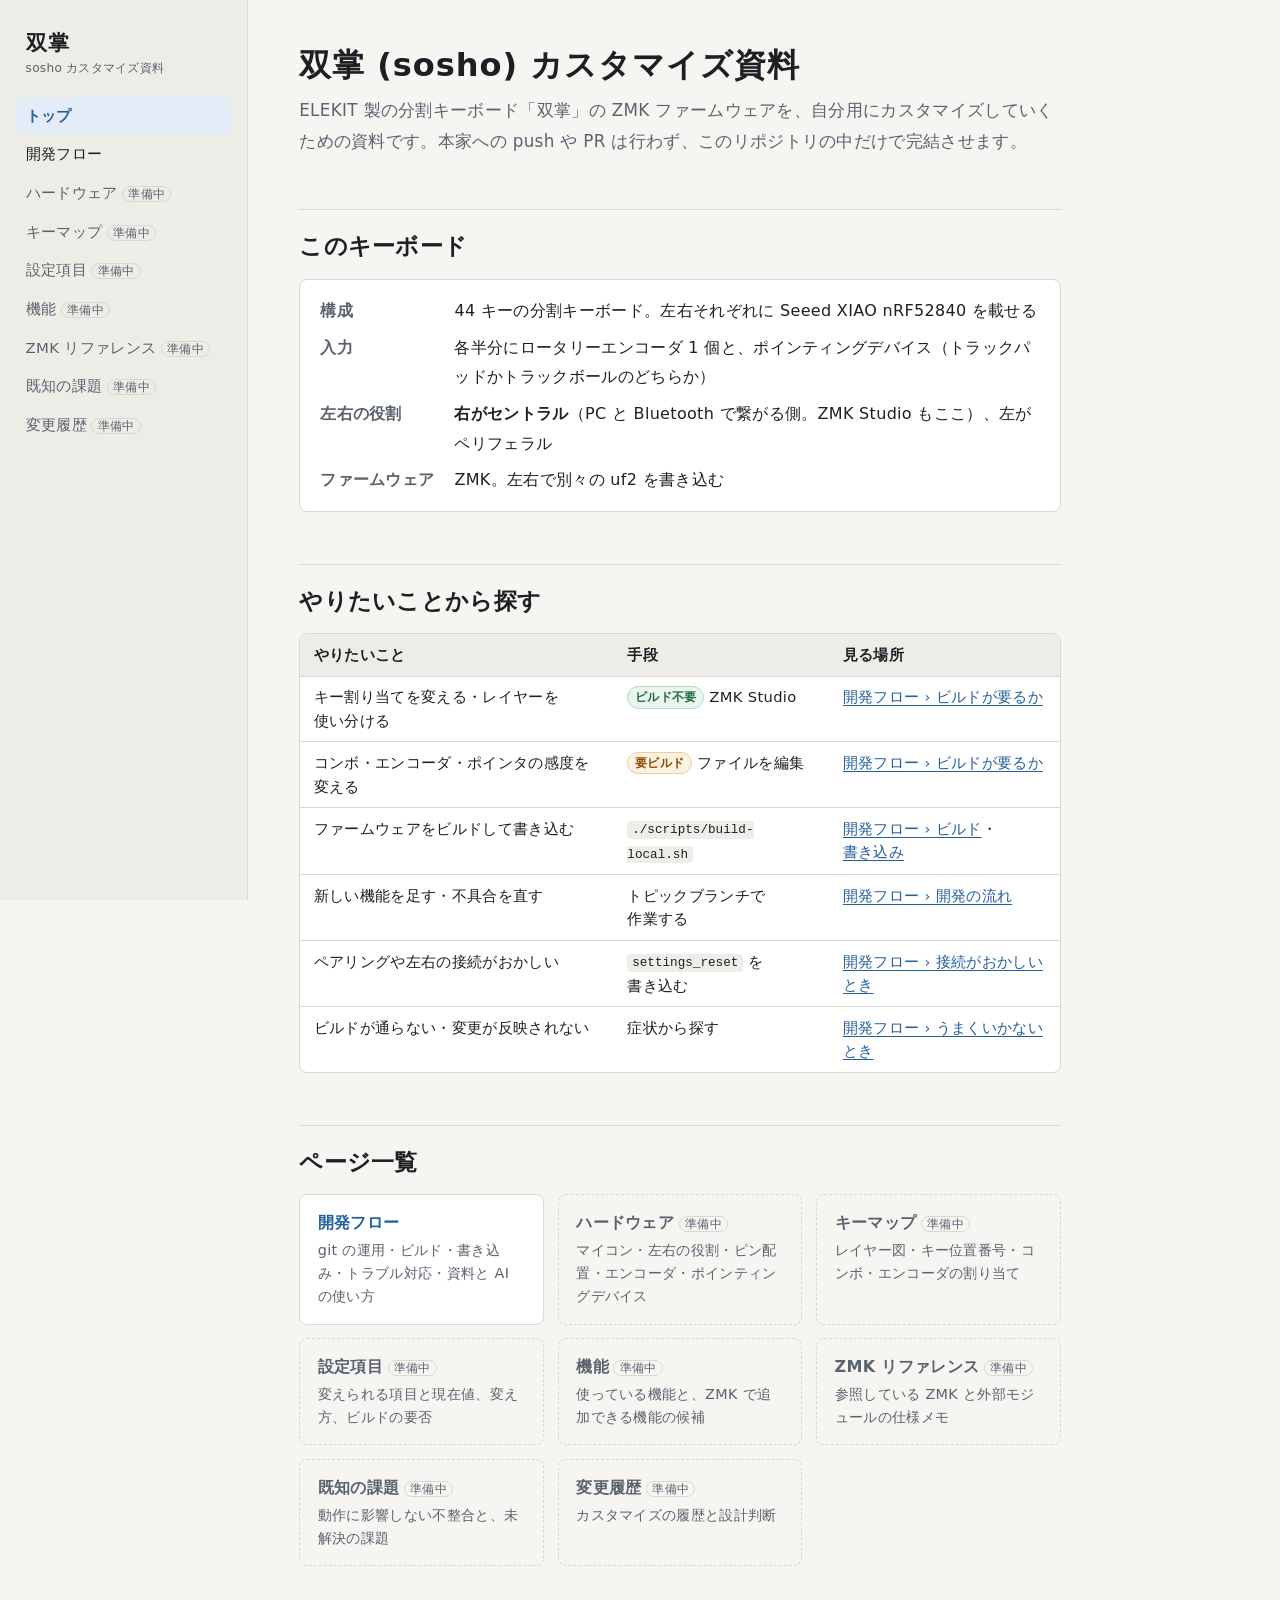
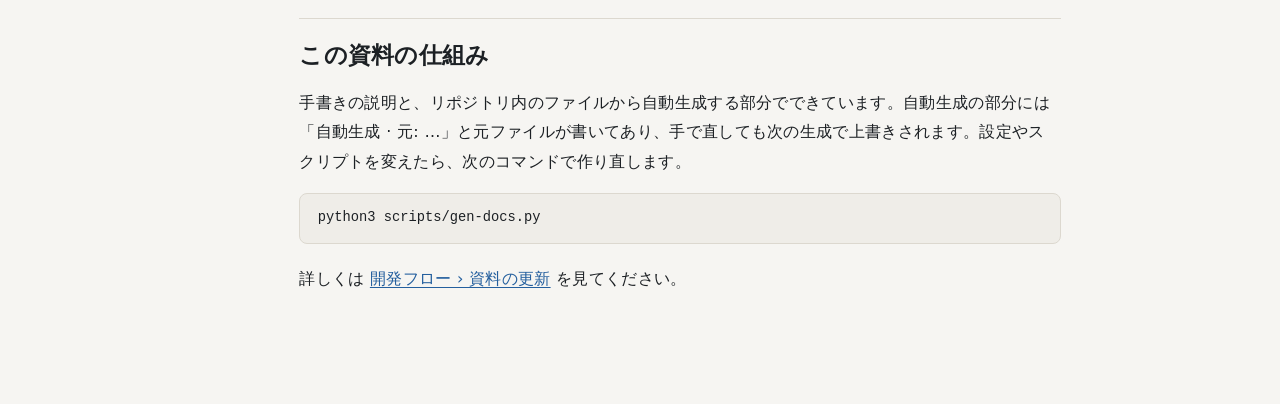
==== docs/index.html @ 08eb93f9 "資料の土台（docs/ と生成スクリプト）を整備 - docs/: 人間向けの資料を HTML で作成。トップと開発フローの 2 ページ、全ページ共通の CSS - scripts/gen-docs." ====
<!doctype html>
<html lang="ja">
<head>
<meta charset="utf-8">
<meta name="viewport" content="width=device-width, initial-scale=1">
<title>双掌 (sosho) カスタマイズ資料</title>
<meta name="description" content="ELEKIT 製分割キーボード 双掌 (sosho) の ZMK ファームウェアを自分用にカスタマイズするための資料">
<link rel="stylesheet" href="assets/style.css">
</head>
<body>
<div class="layout">
<!-- gen:nav -->
<nav class="site-nav" aria-label="資料の目次">
<a class="brand" href="index.html">双掌<span>sosho カスタマイズ資料</span></a>
<ul>
<li><a href="index.html" aria-current="page">トップ</a></li>
<li><a href="workflow.html">開発フロー</a></li>
<li><span class="nav-todo">ハードウェア<small>準備中</small></span></li>
<li><span class="nav-todo">キーマップ<small>準備中</small></span></li>
<li><span class="nav-todo">設定項目<small>準備中</small></span></li>
<li><span class="nav-todo">機能<small>準備中</small></span></li>
<li><span class="nav-todo">ZMK リファレンス<small>準備中</small></span></li>
<li><span class="nav-todo">既知の課題<small>準備中</small></span></li>
<li><span class="nav-todo">変更履歴<small>準備中</small></span></li>
</ul>
</nav>
<!-- /gen:nav -->
<main>
<header class="page-head">
<h1>双掌 (sosho) カスタマイズ資料</h1>
<p class="lead">ELEKIT 製の分割キーボード「双掌」の ZMK ファームウェアを、自分用にカスタマイズしていくための資料です。本家への push や PR は行わず、このリポジトリの中だけで完結させます。</p>
</header>

<section>
<h2 id="overview">このキーボード</h2>
<dl class="facts">
<dt>構成</dt>
<dd>44 キーの分割キーボード。左右それぞれに Seeed XIAO nRF52840 を載せる</dd>
<dt>入力</dt>
<dd>各半分にロータリーエンコーダ 1 個と、ポインティングデバイス（トラックパッドかトラックボールのどちらか）</dd>
<dt>左右の役割</dt>
<dd><strong>右がセントラル</strong>（PC と Bluetooth で繋がる側。ZMK Studio もここ）、左がペリフェラル</dd>
<dt>ファームウェア</dt>
<dd>ZMK。左右で別々の uf2 を書き込む</dd>
</dl>
</section>

<section>
<h2 id="start">やりたいことから探す</h2>
<div class="table-wrap">
<table>
<thead><tr><th>やりたいこと</th><th>手段</th><th>見る場所</th></tr></thead>
<tbody>
<tr><td>キー割り当てを変える・レイヤーを使い分ける</td><td><span class="badge ok">ビルド不要</span> ZMK Studio</td><td><a href="workflow.html#decide">開発フロー › ビルドが要るか</a></td></tr>
<tr><td>コンボ・エンコーダ・ポインタの感度を変える</td><td><span class="badge build">要ビルド</span> ファイルを編集</td><td><a href="workflow.html#decide">開発フロー › ビルドが要るか</a></td></tr>
<tr><td>ファームウェアをビルドして書き込む</td><td><code>./scripts/build-local.sh</code></td><td><a href="workflow.html#build">開発フロー › ビルド</a>・<a href="workflow.html#flash">書き込み</a></td></tr>
<tr><td>新しい機能を足す・不具合を直す</td><td>トピックブランチで作業する</td><td><a href="workflow.html#loop">開発フロー › 開発の流れ</a></td></tr>
<tr><td>ペアリングや左右の接続がおかしい</td><td><code>settings_reset</code> を書き込む</td><td><a href="workflow.html#reset">開発フロー › 接続がおかしいとき</a></td></tr>
<tr><td>ビルドが通らない・変更が反映されない</td><td>症状から探す</td><td><a href="workflow.html#trouble">開発フロー › うまくいかないとき</a></td></tr>
</tbody>
</table>
</div>
</section>

<section>
<h2 id="pages">ページ一覧</h2>
<!-- gen:page-cards -->
<ul class="cards">
<li><a href="workflow.html"><strong>開発フロー</strong><span>git の運用・ビルド・書き込み・トラブル対応・資料と AI の使い方</span></a></li>
<li><div class="todo"><strong>ハードウェア<small>準備中</small></strong><span>マイコン・左右の役割・ピン配置・エンコーダ・ポインティングデバイス</span></div></li>
<li><div class="todo"><strong>キーマップ<small>準備中</small></strong><span>レイヤー図・キー位置番号・コンボ・エンコーダの割り当て</span></div></li>
<li><div class="todo"><strong>設定項目<small>準備中</small></strong><span>変えられる項目と現在値、変え方、ビルドの要否</span></div></li>
<li><div class="todo"><strong>機能<small>準備中</small></strong><span>使っている機能と、ZMK で追加できる機能の候補</span></div></li>
<li><div class="todo"><strong>ZMK リファレンス<small>準備中</small></strong><span>参照している ZMK と外部モジュールの仕様メモ</span></div></li>
<li><div class="todo"><strong>既知の課題<small>準備中</small></strong><span>動作に影響しない不整合と、未解決の課題</span></div></li>
<li><div class="todo"><strong>変更履歴<small>準備中</small></strong><span>カスタマイズの履歴と設計判断</span></div></li>
</ul>
<!-- /gen:page-cards -->
</section>

<section>
<h2 id="how">この資料の仕組み</h2>
<p>手書きの説明と、リポジトリ内のファイルから自動生成する部分でできています。自動生成の部分には「自動生成 · 元: …」と元ファイルが書いてあり、手で直しても次の生成で上書きされます。設定やスクリプトを変えたら、次のコマンドで作り直します。</p>
<pre><code>python3 scripts/gen-docs.py</code></pre>
<p>詳しくは <a href="workflow.html#docs">開発フロー › 資料の更新</a> を見てください。</p>
</section>
</main>
</div>
</body>
</html>
---- docs/assets/style.css ----
/* 双掌 (sosho) 資料の共通スタイル。
   外部フォントやスクリプトに依存しない（file:// で開いても同じ見た目になる）。
   色はすべて :root のトークンで持ち、ダークモードはトークンだけを差し替える。 */

:root {
  color-scheme: light;
  --bg: #f6f5f2;
  --surface: #ffffff;
  --surface-2: #eeece7;
  --text: #1c2024;
  --muted: #5a626e;
  --border: #dcd8cf;
  --accent: #245f9e;
  --accent-soft: #e4edf7;
  --note-fg: #1d5592;
  --note-bg: #ebf3fb;
  --note-bd: #b8d0ea;
  --tip-fg: #1f6a3d;
  --tip-bg: #eaf5ee;
  --tip-bd: #b3d9c1;
  --warn-fg: #8a4a00;
  --warn-bg: #fcf2df;
  --warn-bd: #ebcf98;
  --code-bg: #efede8;
  --kbd-bd: #c9c3b8;
  --font-sans: -apple-system, BlinkMacSystemFont, "Hiragino Sans", "Hiragino Kaku Gothic ProN",
    "Noto Sans JP", "Yu Gothic UI", Meiryo, system-ui, sans-serif;
  --font-mono: ui-monospace, "SF Mono", Menlo, Consolas, "Noto Sans Mono", monospace;
  --radius: 8px;
  --nav-w: 15.5rem;
}

@media (prefers-color-scheme: dark) {
  :root {
    color-scheme: dark;
    --bg: #141619;
    --surface: #1b1e22;
    --surface-2: #23272c;
    --text: #e3e5e8;
    --muted: #9ea6b1;
    --border: #343940;
    --accent: #7cb0e9;
    --accent-soft: #1d2b3b;
    --note-fg: #9cc5f1;
    --note-bg: #182433;
    --note-bd: #2b4560;
    --tip-fg: #8ed1a7;
    --tip-bg: #15281d;
    --tip-bd: #284a35;
    --warn-fg: #efc27c;
    --warn-bg: #2a2213;
    --warn-bd: #564421;
    --code-bg: #23272c;
    --kbd-bd: #4a5058;
  }
}

/* ------------------------------------------------------------ 基本 */

*,
*::before,
*::after {
  box-sizing: border-box;
}

html {
  -webkit-text-size-adjust: 100%;
  scroll-padding-top: 1rem;
}

body {
  margin: 0;
  background: var(--bg);
  color: var(--text);
  font-family: var(--font-sans);
  font-size: 16px;
  line-height: 1.85;
  letter-spacing: 0.02em;
}

h1,
h2,
h3,
h4 {
  font-feature-settings: "palt";
  word-break: auto-phrase;
}

h2 {
  margin: 3.25rem 0 1rem;
  padding-top: 1.25rem;
  border-top: 1px solid var(--border);
  font-size: 1.45rem;
  line-height: 1.4;
}

h3 {
  margin: 2.25rem 0 0.75rem;
  font-size: 1.12rem;
  line-height: 1.5;
}

h4 {
  margin: 1.75rem 0 0.5rem;
  font-size: 1rem;
}

p,
ul,
ol,
dl {
  margin: 0 0 1rem;
}

ul,
ol {
  padding-left: 1.5rem;
}

li + li {
  margin-top: 0.3rem;
}

a {
  color: var(--accent);
  text-decoration-thickness: 1px;
  text-underline-offset: 0.2em;
}

/* ------------------------------------------------------------ 骨組み */

.layout {
  display: grid;
  grid-template-columns: var(--nav-w) minmax(0, 1fr);
  min-height: 100vh;
}

.site-nav {
  position: sticky;
  top: 0;
  height: 100vh;
  overflow-y: auto;
  padding: 1.75rem 1rem 2rem;
  background: var(--surface-2);
  border-right: 1px solid var(--border);
  font-size: 0.93rem;
  line-height: 1.5;
}

.site-nav .brand {
  display: block;
  padding: 0 0.6rem 1.25rem;
  color: var(--text);
  font-size: 1.3rem;
  font-weight: 700;
  letter-spacing: 0.08em;
  text-decoration: none;
}

.site-nav .brand span {
  display: block;
  color: var(--muted);
  font-size: 0.76rem;
  font-weight: 500;
  letter-spacing: 0.02em;
}

.site-nav ul {
  margin: 0;
  padding: 0;
  list-style: none;
}

.site-nav li + li {
  margin-top: 2px;
}

.site-nav a,
.site-nav .nav-todo {
  display: block;
  padding: 0.45rem 0.6rem;
  border-radius: 6px;
  color: var(--text);
  text-decoration: none;
}

.site-nav a:hover {
  background: var(--surface);
}

.site-nav a[aria-current="page"] {
  background: var(--accent-soft);
  color: var(--accent);
  font-weight: 600;
}

.site-nav .nav-todo {
  color: var(--muted);
}

small {
  margin-left: 0.4em;
  padding: 0 0.45em;
  border: 1px solid var(--border);
  border-radius: 999px;
  color: var(--muted);
  font-size: 0.72rem;
  font-weight: 500;
  white-space: nowrap;
}

main {
  width: 100%;
  max-width: 54rem;
  padding: 2.75rem clamp(1rem, 4vw, 3.5rem) 6rem;
}

.page-head {
  margin-bottom: 2rem;
}

.page-head h1 {
  margin: 0 0 0.5rem;
  font-size: 2rem;
  line-height: 1.35;
  letter-spacing: 0.03em;
}

.lead {
  margin: 0;
  color: var(--muted);
  font-size: 1.05rem;
}

/* ------------------------------------------------------------ ページ内目次 */

.toc {
  margin: 0 0 2.5rem;
  padding: 1rem 1.25rem;
  background: var(--surface);
  border: 1px solid var(--border);
  border-radius: var(--radius);
  font-size: 0.93rem;
  line-height: 1.6;
}

.toc p {
  margin: 0 0 0.4rem;
  color: var(--muted);
  font-size: 0.78rem;
  font-weight: 700;
  letter-spacing: 0.08em;
}

.toc ol {
  margin: 0;
  padding-left: 1.4rem;
}

@media (min-width: 64rem) {
  .toc ol {
    columns: 2;
    column-gap: 2.5rem;
  }

  .toc li {
    break-inside: avoid;
  }
}

/* ------------------------------------------------------------ コード */

code,
kbd,
pre {
  font-family: var(--font-mono);
  letter-spacing: 0;
}

code {
  padding: 0.1em 0.38em;
  background: var(--code-bg);
  border-radius: 4px;
  font-size: 0.86em;
  overflow-wrap: anywhere;
}

pre {
  margin: 0 0 1.25rem;
  padding: 0.85rem 1.1rem;
  overflow-x: auto;
  background: var(--code-bg);
  border: 1px solid var(--border);
  border-radius: var(--radius);
  font-size: 0.86rem;
  line-height: 1.65;
}

pre code {
  padding: 0;
  background: none;
  font-size: inherit;
  overflow-wrap: normal;
}

kbd {
  display: inline-block;
  min-width: 1.6em;
  padding: 0 0.4em;
  background: var(--surface);
  border: 1px solid var(--kbd-bd);
  border-bottom-width: 2px;
  border-radius: 4px;
  font-size: 0.82em;
  line-height: 1.6;
  text-align: center;
}

/* ------------------------------------------------------------ 表 */

.table-wrap {
  margin: 0 0 1.25rem;
  overflow-x: auto;
  background: var(--surface);
  border: 1px solid var(--border);
  border-radius: var(--radius);
}

table {
  width: 100%;
  border-collapse: collapse;
  font-size: 0.92rem;
  line-height: 1.6;
}

th,
td {
  padding: 0.55rem 0.85rem;
  border-bottom: 1px solid var(--border);
  text-align: left;
  vertical-align: top;
  word-break: auto-phrase; /* 短い日本語を文節の途中で折らない */
  min-width: 5.5em; /* 狭い画面で列が 1〜2 文字幅に潰れないよう、収まらなければ横スクロールさせる */
}

th {
  background: var(--surface-2);
  font-weight: 600;
  white-space: nowrap;
}

tbody tr:last-child td {
  border-bottom: 0;
}

td code {
  overflow-wrap: normal; /* 空白でだけ折り返し、パスやオプションの途中では折らない */
}

/* ------------------------------------------------------------ 説明の長い一覧（表より読みやすいもの） */

.item-list {
  display: grid;
  gap: 0.6rem;
  margin: 0 0 0.35rem;
  padding: 0;
  list-style: none;
}

.item-list > li {
  margin: 0;
  padding: 0.8rem 1rem;
  background: var(--surface);
  border: 1px solid var(--border);
  border-radius: var(--radius);
}

.item-list .item-head {
  display: flex;
  flex-wrap: wrap;
  align-items: center;
  gap: 0.4rem;
  margin: 0 0 0.3rem;
}

.item-list .item-head code {
  font-weight: 600;
}

.item-list > li > p:last-child {
  margin: 0;
  color: var(--muted);
  font-size: 0.92rem;
  line-height: 1.7;
}

/* ------------------------------------------------------------ 自動生成ブロック */

.gen {
  margin: 0 0 1.5rem;
}

.gen .table-wrap {
  margin-bottom: 0.35rem;
}

.gen-note {
  margin: 0;
  color: var(--muted);
  font-size: 0.78rem;
  line-height: 1.5;
}

/* ------------------------------------------------------------ 注記・ラベル */

.callout {
  margin: 1.25rem 0;
  padding: 0.85rem 1.1rem;
  border: 1px solid;
  border-left-width: 4px;
  border-radius: var(--radius);
}

.callout > :last-child {
  margin-bottom: 0;
}

.callout.note {
  background: var(--note-bg);
  border-color: var(--note-bd);
  border-left-color: var(--note-fg);
}

.callout.tip {
  background: var(--tip-bg);
  border-color: var(--tip-bd);
  border-left-color: var(--tip-fg);
}

.callout.warn {
  background: var(--warn-bg);
  border-color: var(--warn-bd);
  border-left-color: var(--warn-fg);
}

.callout.note strong:first-child {
  color: var(--note-fg);
}

.callout.tip strong:first-child {
  color: var(--tip-fg);
}

.callout.warn strong:first-child {
  color: var(--warn-fg);
}

.badge {
  display: inline-block;
  padding: 0 0.55em;
  background: var(--surface-2);
  border: 1px solid var(--border);
  border-radius: 999px;
  color: var(--muted);
  font-size: 0.76rem;
  font-weight: 600;
  line-height: 1.7;
  white-space: nowrap;
  vertical-align: 0.1em;
}

.badge.ok {
  background: var(--tip-bg);
  border-color: var(--tip-bd);
  color: var(--tip-fg);
}

.badge.build,
.badge.warn {
  background: var(--warn-bg);
  border-color: var(--warn-bd);
  color: var(--warn-fg);
}

/* ------------------------------------------------------------ 手順 */

ol.steps {
  padding: 0;
  list-style: none;
  counter-reset: step;
}

ol.steps > li {
  position: relative;
  margin: 0 0 1.1rem;
  padding-left: 2.6rem;
  counter-increment: step;
}

ol.steps > li::before {
  content: counter(step);
  position: absolute;
  top: 0.2rem;
  left: 0;
  display: grid;
  width: 1.75rem;
  height: 1.75rem;
  place-items: center;
  background: var(--accent);
  border-radius: 50%;
  color: var(--surface);
  font-size: 0.85rem;
  font-weight: 700;
  line-height: 1;
}

ol.steps > li > p {
  margin-bottom: 0.4rem;
}

ol.steps > li > :last-child {
  margin-bottom: 0;
}

/* ------------------------------------------------------------ トップページ */

.cards {
  display: grid;
  grid-template-columns: repeat(auto-fill, minmax(15rem, 1fr));
  gap: 0.85rem;
  margin: 0 0 1.5rem;
  padding: 0;
  list-style: none;
}

.cards li {
  margin: 0;
}

.cards a,
.cards .todo {
  display: block;
  height: 100%;
  padding: 0.95rem 1.1rem;
  background: var(--surface);
  border: 1px solid var(--border);
  border-radius: var(--radius);
  color: inherit;
  line-height: 1.6;
  text-decoration: none;
}

.cards a:hover {
  border-color: var(--accent);
}

.cards strong {
  display: block;
  margin-bottom: 0.2rem;
  color: var(--accent);
}

.cards span {
  display: block;
  color: var(--muted);
  font-size: 0.9rem;
}

.cards .todo {
  background: transparent;
  border-style: dashed;
}

.cards .todo strong {
  color: var(--muted);
}

dl.facts {
  display: grid;
  grid-template-columns: max-content minmax(0, 1fr);
  gap: 0.45rem 1.25rem;
  padding: 1rem 1.25rem;
  background: var(--surface);
  border: 1px solid var(--border);
  border-radius: var(--radius);
}

dl.facts dt {
  color: var(--muted);
  font-weight: 600;
}

dl.facts dd {
  margin: 0;
}

/* ------------------------------------------------------------ 狭い画面 */

@media (max-width: 52rem) {
  .layout {
    display: block;
  }

  .site-nav {
    position: static;
    height: auto;
    padding: 0.9rem 1rem;
    border-right: 0;
    border-bottom: 1px solid var(--border);
  }

  .site-nav .brand {
    padding: 0 0 0.5rem;
  }

  .site-nav .brand span {
    display: inline;
    margin-left: 0.6em;
  }

  .site-nav ul {
    display: flex;
    flex-wrap: wrap;
    gap: 0.25rem;
  }

  .site-nav li + li {
    margin-top: 0;
  }

  .site-nav a {
    padding: 0.2rem 0.6rem;
  }

  .site-nav li:has(.nav-todo) {
    display: none;
  }

  main {
    padding: 1.75rem 1rem 4rem;
  }

  .page-head h1 {
    font-size: 1.6rem;
  }

  dl.facts {
    grid-template-columns: 1fr;
    gap: 0;
  }

  dl.facts dd + dt {
    margin-top: 0.6rem;
  }
}

@media print {
  .site-nav,
  .toc {
    display: none;
  }

  .layout {
    display: block;
  }
}
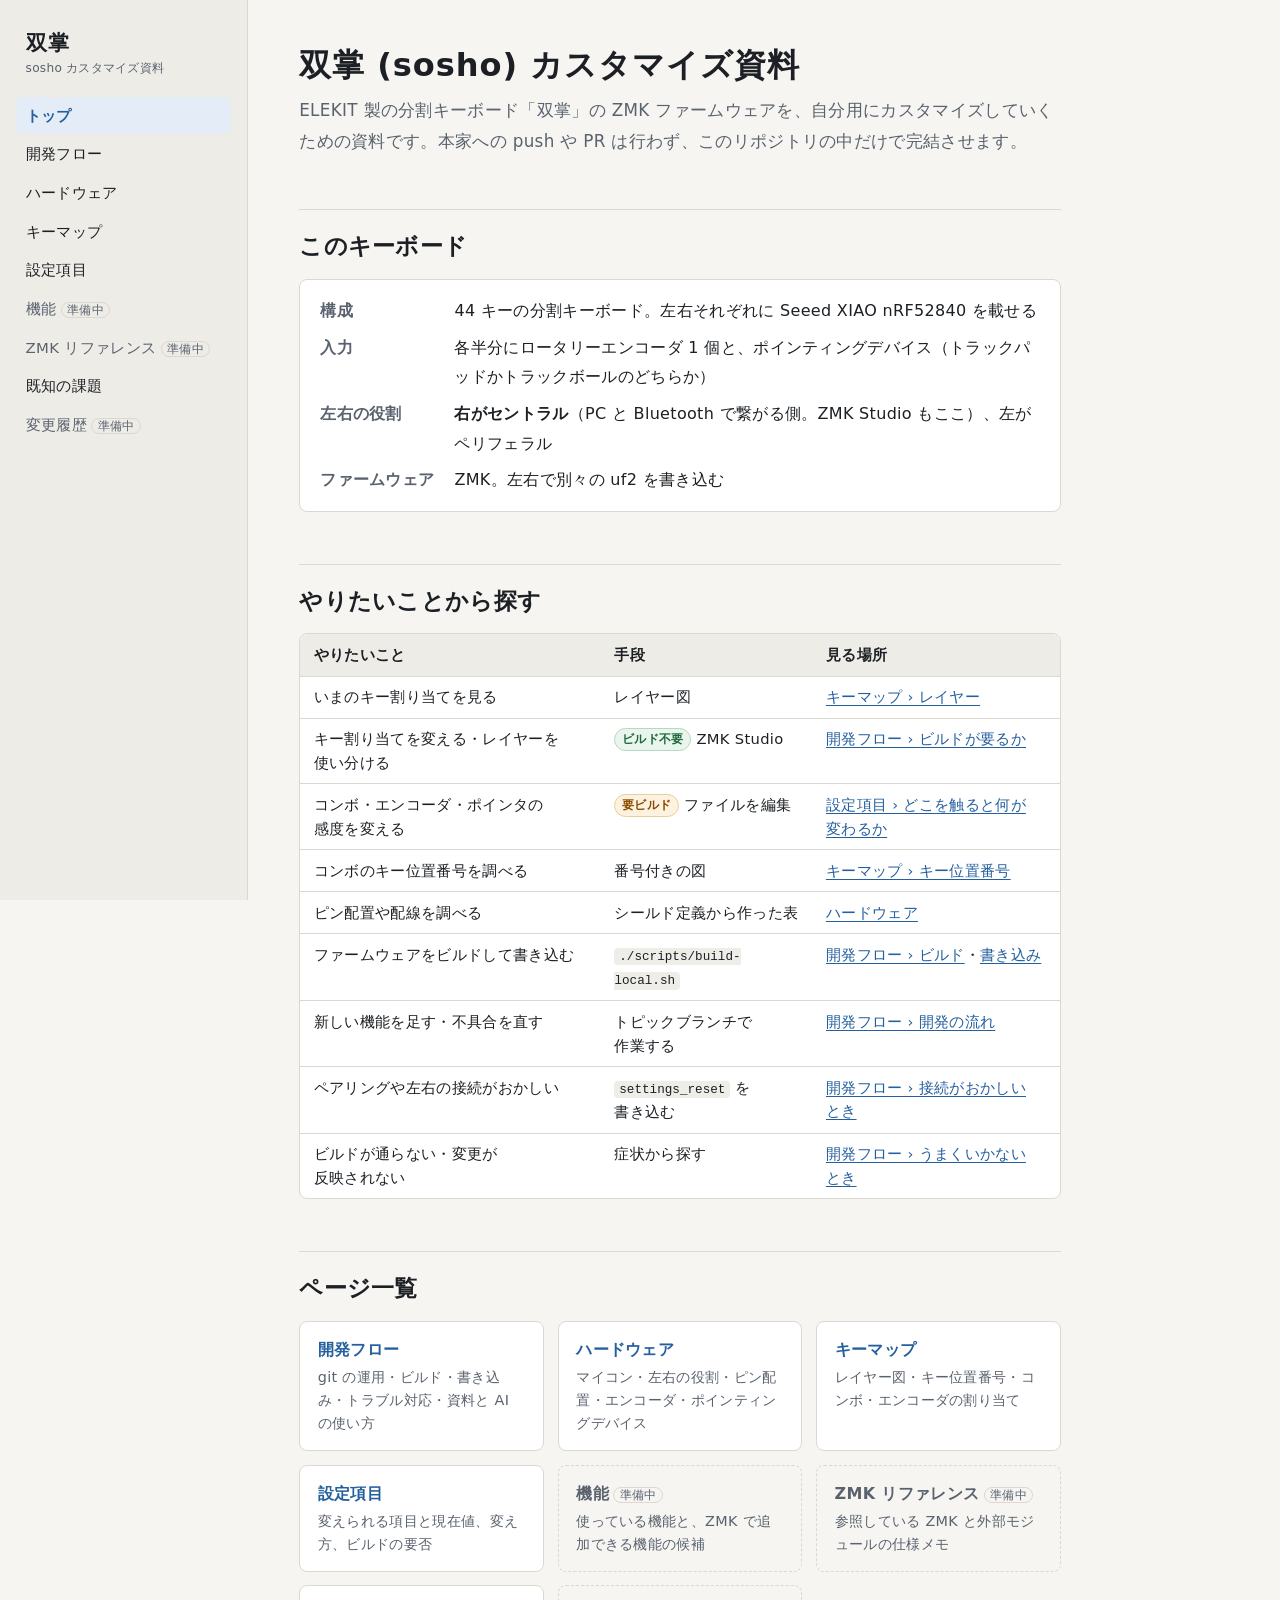
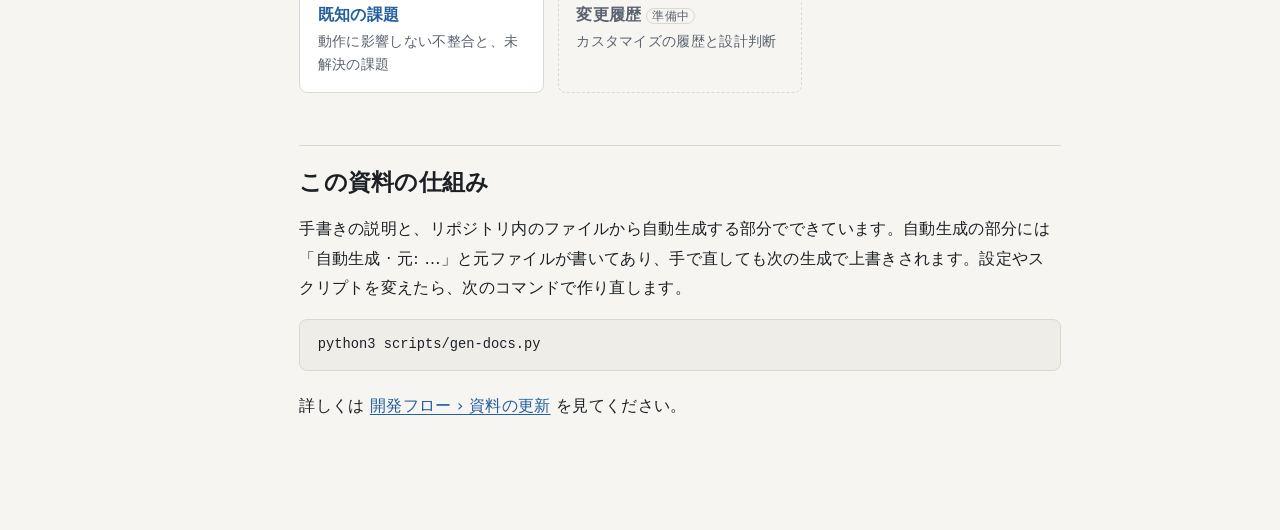
==== commit fa6a7296: "資料にハードウェア・キーマップ・設定項目・既知の課題のページを追加 - docs/hardware.html: 構成、キーマトリクスのピン、エンコーダ、ポインタの配線、   左の入力が右に届くまでの流" ====
--- a/docs/index.html
+++ b/docs/index.html
@@ -15,12 +15,12 @@
 <ul>
 <li><a href="index.html" aria-current="page">トップ</a></li>
 <li><a href="workflow.html">開発フロー</a></li>
-<li><span class="nav-todo">ハードウェア<small>準備中</small></span></li>
-<li><span class="nav-todo">キーマップ<small>準備中</small></span></li>
-<li><span class="nav-todo">設定項目<small>準備中</small></span></li>
+<li><a href="hardware.html">ハードウェア</a></li>
+<li><a href="keymap.html">キーマップ</a></li>
+<li><a href="settings.html">設定項目</a></li>
 <li><span class="nav-todo">機能<small>準備中</small></span></li>
 <li><span class="nav-todo">ZMK リファレンス<small>準備中</small></span></li>
-<li><span class="nav-todo">既知の課題<small>準備中</small></span></li>
+<li><a href="known-issues.html">既知の課題</a></li>
 <li><span class="nav-todo">変更履歴<small>準備中</small></span></li>
 </ul>
 </nav>
@@ -51,8 +51,11 @@
 <table>
 <thead><tr><th>やりたいこと</th><th>手段</th><th>見る場所</th></tr></thead>
 <tbody>
+<tr><td>いまのキー割り当てを見る</td><td>レイヤー図</td><td><a href="keymap.html#layers">キーマップ › レイヤー</a></td></tr>
 <tr><td>キー割り当てを変える・レイヤーを使い分ける</td><td><span class="badge ok">ビルド不要</span> ZMK Studio</td><td><a href="workflow.html#decide">開発フロー › ビルドが要るか</a></td></tr>
-<tr><td>コンボ・エンコーダ・ポインタの感度を変える</td><td><span class="badge build">要ビルド</span> ファイルを編集</td><td><a href="workflow.html#decide">開発フロー › ビルドが要るか</a></td></tr>
+<tr><td>コンボ・エンコーダ・ポインタの感度を変える</td><td><span class="badge build">要ビルド</span> ファイルを編集</td><td><a href="settings.html#map">設定項目 › どこを触ると何が変わるか</a></td></tr>
+<tr><td>コンボのキー位置番号を調べる</td><td>番号付きの図</td><td><a href="keymap.html#positions">キーマップ › キー位置番号</a></td></tr>
+<tr><td>ピン配置や配線を調べる</td><td>シールド定義から作った表</td><td><a href="hardware.html">ハードウェア</a></td></tr>
 <tr><td>ファームウェアをビルドして書き込む</td><td><code>./scripts/build-local.sh</code></td><td><a href="workflow.html#build">開発フロー › ビルド</a>・<a href="workflow.html#flash">書き込み</a></td></tr>
 <tr><td>新しい機能を足す・不具合を直す</td><td>トピックブランチで作業する</td><td><a href="workflow.html#loop">開発フロー › 開発の流れ</a></td></tr>
 <tr><td>ペアリングや左右の接続がおかしい</td><td><code>settings_reset</code> を書き込む</td><td><a href="workflow.html#reset">開発フロー › 接続がおかしいとき</a></td></tr>
@@ -67,12 +70,12 @@
 <!-- gen:page-cards -->
 <ul class="cards">
 <li><a href="workflow.html"><strong>開発フロー</strong><span>git の運用・ビルド・書き込み・トラブル対応・資料と AI の使い方</span></a></li>
-<li><div class="todo"><strong>ハードウェア<small>準備中</small></strong><span>マイコン・左右の役割・ピン配置・エンコーダ・ポインティングデバイス</span></div></li>
-<li><div class="todo"><strong>キーマップ<small>準備中</small></strong><span>レイヤー図・キー位置番号・コンボ・エンコーダの割り当て</span></div></li>
-<li><div class="todo"><strong>設定項目<small>準備中</small></strong><span>変えられる項目と現在値、変え方、ビルドの要否</span></div></li>
+<li><a href="hardware.html"><strong>ハードウェア</strong><span>マイコン・左右の役割・ピン配置・エンコーダ・ポインティングデバイス</span></a></li>
+<li><a href="keymap.html"><strong>キーマップ</strong><span>レイヤー図・キー位置番号・コンボ・エンコーダの割り当て</span></a></li>
+<li><a href="settings.html"><strong>設定項目</strong><span>変えられる項目と現在値、変え方、ビルドの要否</span></a></li>
 <li><div class="todo"><strong>機能<small>準備中</small></strong><span>使っている機能と、ZMK で追加できる機能の候補</span></div></li>
 <li><div class="todo"><strong>ZMK リファレンス<small>準備中</small></strong><span>参照している ZMK と外部モジュールの仕様メモ</span></div></li>
-<li><div class="todo"><strong>既知の課題<small>準備中</small></strong><span>動作に影響しない不整合と、未解決の課題</span></div></li>
+<li><a href="known-issues.html"><strong>既知の課題</strong><span>動作に影響しない不整合と、未解決の課題</span></a></li>
 <li><div class="todo"><strong>変更履歴<small>準備中</small></strong><span>カスタマイズの履歴と設計判断</span></div></li>
 </ul>
 <!-- /gen:page-cards -->
--- a/docs/assets/style.css
+++ b/docs/assets/style.css
@@ -199,6 +199,14 @@
 }
 
 small {
+  color: var(--muted);
+  font-size: 0.8em;
+}
+
+/* 小さな札（「準備中」やピンの D 番号など） */
+.site-nav small,
+.cards small,
+.tag {
   margin-left: 0.4em;
   padding: 0 0.45em;
   border: 1px solid var(--border);
@@ -207,6 +215,14 @@
   font-size: 0.72rem;
   font-weight: 500;
   white-space: nowrap;
+}
+
+td .note {
+  display: block;
+  margin-top: 0.15rem;
+  color: var(--muted);
+  font-size: 0.85em;
+  line-height: 1.55;
 }
 
 main {
@@ -594,6 +610,221 @@
   margin: 0;
 }
 
+/* ------------------------------------------------------------ 表の行の状態 */
+
+tr.dim td {
+  color: var(--muted);
+}
+
+tr.group td {
+  padding-top: 0.35rem;
+  padding-bottom: 0.35rem;
+  background: var(--surface-2);
+  font-size: 0.85rem;
+}
+
+tr.diff td:first-child {
+  box-shadow: inset 3px 0 0 var(--warn-fg);
+}
+
+/* ------------------------------------------------------------ キーボード図 */
+
+.kb-scroll {
+  margin: 0 0 0.75rem;
+  padding-bottom: 2px;
+  overflow-x: auto;
+}
+
+.kb {
+  position: relative;
+  min-width: 38rem;
+  container-type: inline-size;
+}
+
+.key {
+  position: absolute;
+  display: flex;
+  flex-direction: column;
+  align-items: center;
+  justify-content: center;
+  line-height: 1.15;
+  text-align: center;
+}
+
+/* キートップは擬似要素で描く（位置の箱の内側に少し余白を取る） */
+.key::before {
+  content: "";
+  position: absolute;
+  inset: 0.3cqw;
+  background: var(--surface);
+  border: 1px solid var(--kbd-bd);
+  border-radius: 0.7cqw;
+  box-shadow: 0 1px 0 var(--kbd-bd);
+}
+
+.key > span {
+  position: relative;
+}
+
+.key .pos {
+  position: absolute;
+  top: 0.75cqw;
+  left: 1.05cqw;
+  color: var(--muted);
+  font-size: clamp(7px, 0.85cqw, 10px);
+  line-height: 1;
+}
+
+.key .main {
+  padding: 0 0.5cqw;
+  font-size: clamp(9px, 1.45cqw, 15px);
+  font-weight: 600;
+  overflow-wrap: anywhere;
+  word-break: auto-phrase;
+}
+
+.key .sub {
+  margin-top: 0.25cqw;
+  padding: 0 0.5cqw;
+  color: var(--muted);
+  font-size: clamp(7px, 0.95cqw, 11px);
+}
+
+.key.trans::before {
+  background: transparent;
+  border-style: dashed;
+  box-shadow: none;
+}
+
+.key.trans .main {
+  color: var(--muted);
+  font-weight: 400;
+  opacity: 0.6;
+}
+
+.key.none .main {
+  color: var(--muted);
+}
+
+.key.layer::before {
+  background: var(--accent-soft);
+  border-color: var(--accent);
+}
+
+.key.layer .main {
+  color: var(--accent);
+}
+
+.key.system::before {
+  background: var(--warn-bg);
+  border-color: var(--warn-bd);
+}
+
+.key.mouse::before {
+  background: var(--tip-bg);
+  border-color: var(--tip-bd);
+}
+
+.key.positions .main {
+  font-size: clamp(11px, 2cqw, 20px);
+}
+
+.key.positions .sub {
+  font-size: clamp(8px, 1.1cqw, 12px);
+}
+
+.key.positions .pos {
+  display: none;
+}
+
+.legend {
+  display: flex;
+  flex-wrap: wrap;
+  gap: 0.4rem 1.25rem;
+  margin: 0 0 1.25rem;
+  padding: 0;
+  color: var(--muted);
+  font-size: 0.88rem;
+  list-style: none;
+}
+
+.legend li {
+  display: flex;
+  align-items: center;
+  gap: 0.4rem;
+  margin: 0;
+}
+
+.swatch {
+  display: inline-block;
+  width: 1.1rem;
+  height: 1.1rem;
+  background: var(--surface);
+  border: 1px solid var(--kbd-bd);
+  border-radius: 4px;
+}
+
+.swatch.layer {
+  background: var(--accent-soft);
+  border-color: var(--accent);
+}
+
+.swatch.system {
+  background: var(--warn-bg);
+  border-color: var(--warn-bd);
+}
+
+.swatch.mouse {
+  background: var(--tip-bg);
+  border-color: var(--tip-bd);
+}
+
+.swatch.trans {
+  background: transparent;
+  border-style: dashed;
+}
+
+section.layer {
+  margin: 0 0 2.25rem;
+}
+
+section.layer h3 {
+  margin: 1.75rem 0 0.2rem;
+}
+
+.layer-how {
+  margin: 0 0 0.6rem;
+  color: var(--muted);
+  font-size: 0.9rem;
+}
+
+.sensors {
+  font-size: 0.92rem;
+}
+
+p.sensors {
+  color: var(--muted);
+}
+
+details {
+  margin: 0.25rem 0 0.5rem;
+}
+
+summary {
+  color: var(--accent);
+  font-size: 0.9rem;
+  cursor: pointer;
+}
+
+details pre {
+  margin-top: 0.5rem;
+}
+
+.issue-status {
+  margin: -0.4rem 0 1rem;
+  font-size: 0.92rem;
+}
+
 /* ------------------------------------------------------------ 狭い画面 */
 
 @media (max-width: 52rem) {
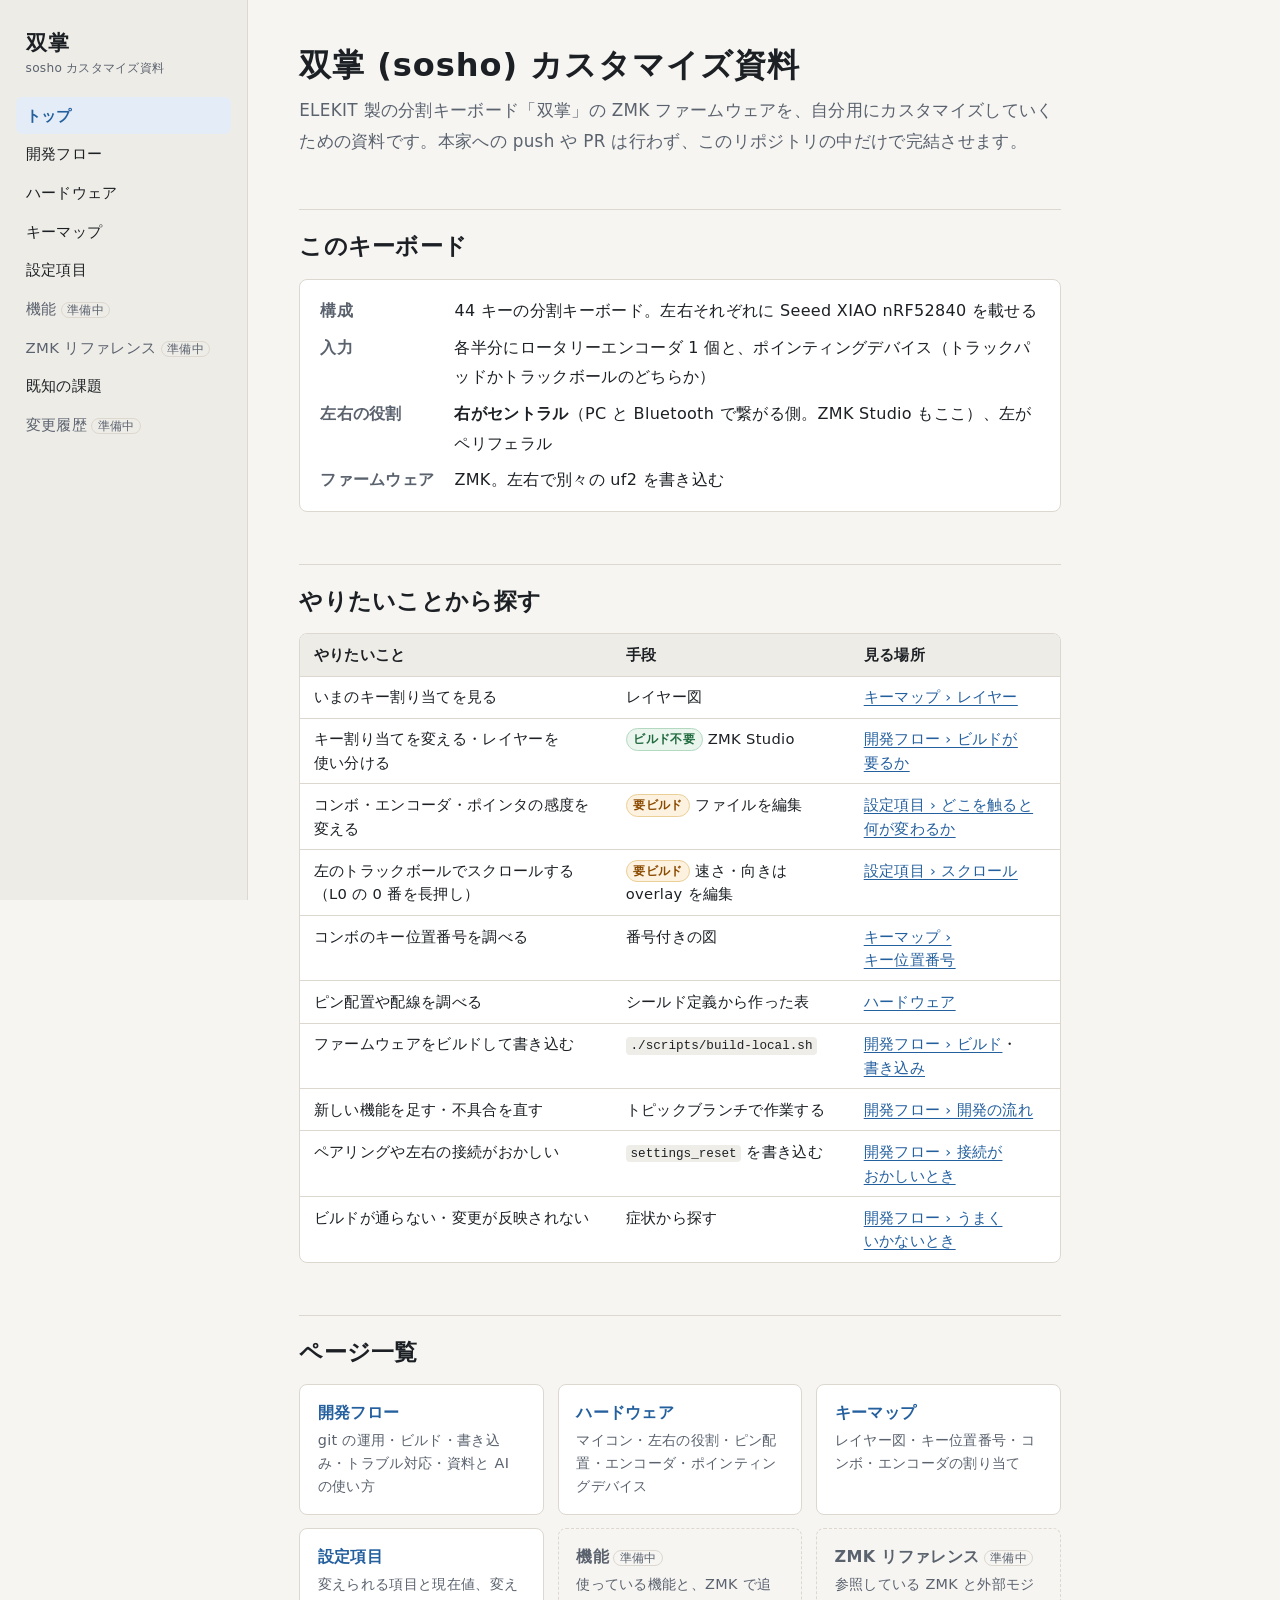
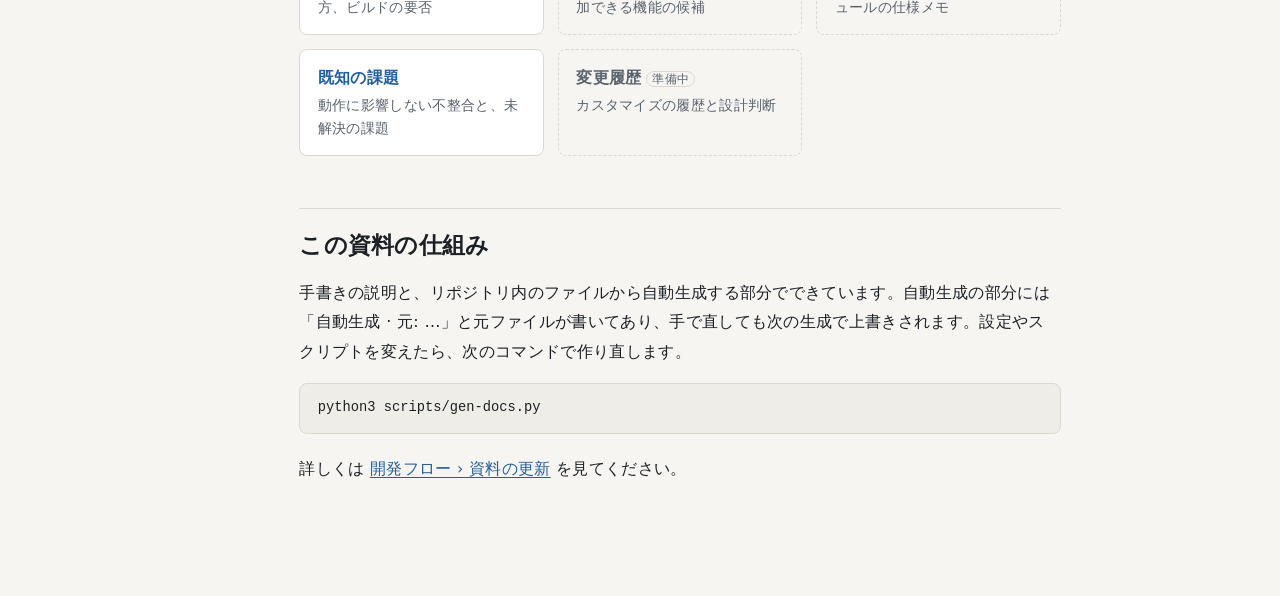
==== commit a962fdbe: "左のトラックボールを、L0 の 0 番の長押しのあいだだけ縦スクロールにする - config/sosho.keymap: L0 の 0 番を &kp TAB から &lt 4 TAB に（タップで " ====
--- a/docs/index.html
+++ b/docs/index.html
@@ -54,6 +54,7 @@
 <tr><td>いまのキー割り当てを見る</td><td>レイヤー図</td><td><a href="keymap.html#layers">キーマップ › レイヤー</a></td></tr>
 <tr><td>キー割り当てを変える・レイヤーを使い分ける</td><td><span class="badge ok">ビルド不要</span> ZMK Studio</td><td><a href="workflow.html#decide">開発フロー › ビルドが要るか</a></td></tr>
 <tr><td>コンボ・エンコーダ・ポインタの感度を変える</td><td><span class="badge build">要ビルド</span> ファイルを編集</td><td><a href="settings.html#map">設定項目 › どこを触ると何が変わるか</a></td></tr>
+<tr><td>左のトラックボールでスクロールする（L0 の 0 番を長押し）</td><td><span class="badge build">要ビルド</span> 速さ・向きは overlay を編集</td><td><a href="settings.html#scroll">設定項目 › スクロール</a></td></tr>
 <tr><td>コンボのキー位置番号を調べる</td><td>番号付きの図</td><td><a href="keymap.html#positions">キーマップ › キー位置番号</a></td></tr>
 <tr><td>ピン配置や配線を調べる</td><td>シールド定義から作った表</td><td><a href="hardware.html">ハードウェア</a></td></tr>
 <tr><td>ファームウェアをビルドして書き込む</td><td><code>./scripts/build-local.sh</code></td><td><a href="workflow.html#build">開発フロー › ビルド</a>・<a href="workflow.html#flash">書き込み</a></td></tr>
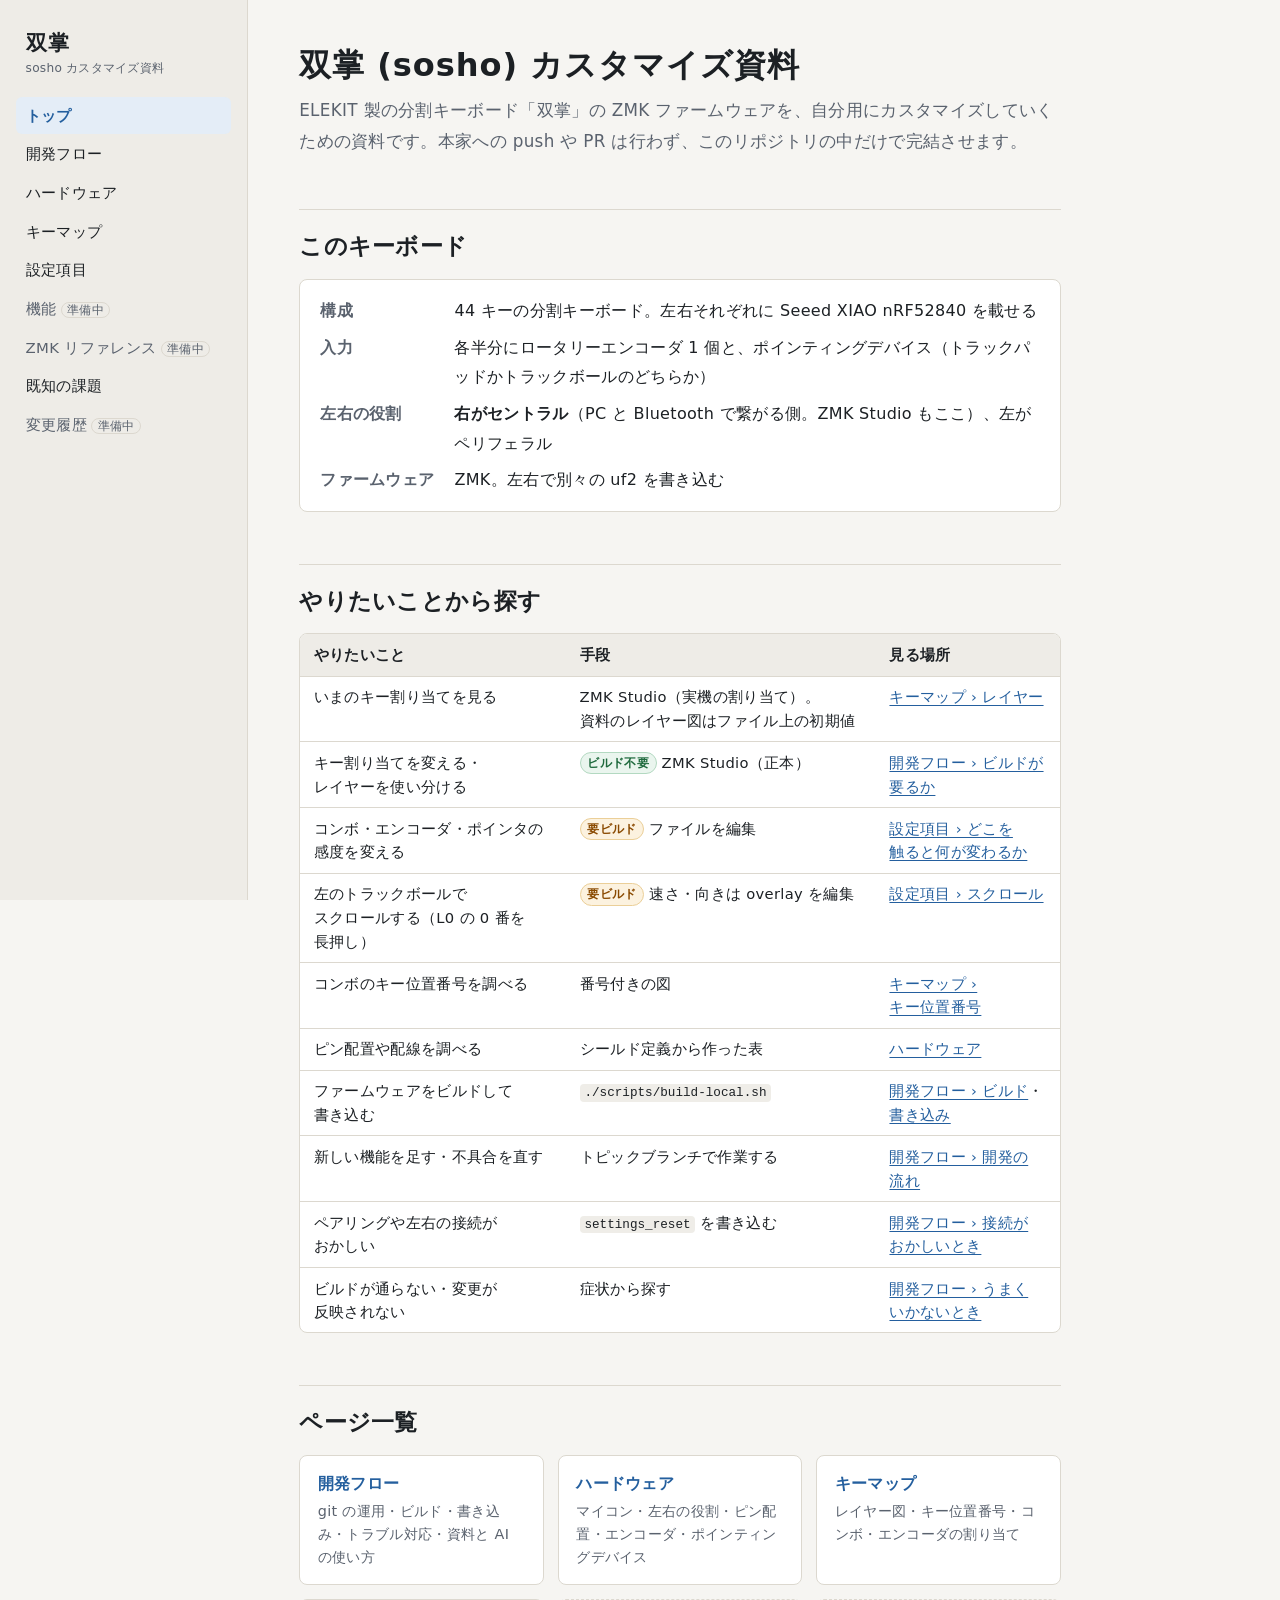
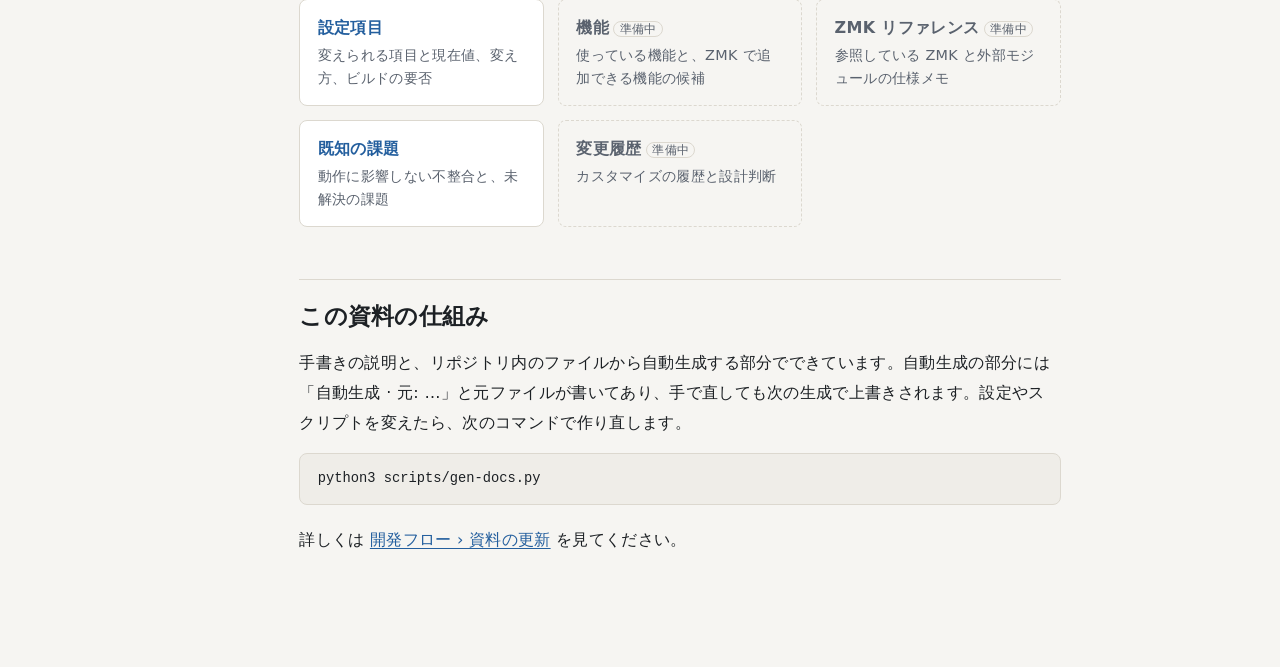
==== commit 1d388a31: "キー割り当ての正本を ZMK Studio にする運用と、実機確認で分かったことを資料に反映 - 運用: キー割り当ては Studio で管理し、keymap ファイルの割り当ては初期値とする（ユーザ" ====
--- a/docs/index.html
+++ b/docs/index.html
@@ -51,8 +51,8 @@
 <table>
 <thead><tr><th>やりたいこと</th><th>手段</th><th>見る場所</th></tr></thead>
 <tbody>
-<tr><td>いまのキー割り当てを見る</td><td>レイヤー図</td><td><a href="keymap.html#layers">キーマップ › レイヤー</a></td></tr>
-<tr><td>キー割り当てを変える・レイヤーを使い分ける</td><td><span class="badge ok">ビルド不要</span> ZMK Studio</td><td><a href="workflow.html#decide">開発フロー › ビルドが要るか</a></td></tr>
+<tr><td>いまのキー割り当てを見る</td><td>ZMK Studio（実機の割り当て）。資料のレイヤー図はファイル上の初期値</td><td><a href="keymap.html#layers">キーマップ › レイヤー</a></td></tr>
+<tr><td>キー割り当てを変える・レイヤーを使い分ける</td><td><span class="badge ok">ビルド不要</span> ZMK Studio（正本）</td><td><a href="workflow.html#decide">開発フロー › ビルドが要るか</a></td></tr>
 <tr><td>コンボ・エンコーダ・ポインタの感度を変える</td><td><span class="badge build">要ビルド</span> ファイルを編集</td><td><a href="settings.html#map">設定項目 › どこを触ると何が変わるか</a></td></tr>
 <tr><td>左のトラックボールでスクロールする（L0 の 0 番を長押し）</td><td><span class="badge build">要ビルド</span> 速さ・向きは overlay を編集</td><td><a href="settings.html#scroll">設定項目 › スクロール</a></td></tr>
 <tr><td>コンボのキー位置番号を調べる</td><td>番号付きの図</td><td><a href="keymap.html#positions">キーマップ › キー位置番号</a></td></tr>
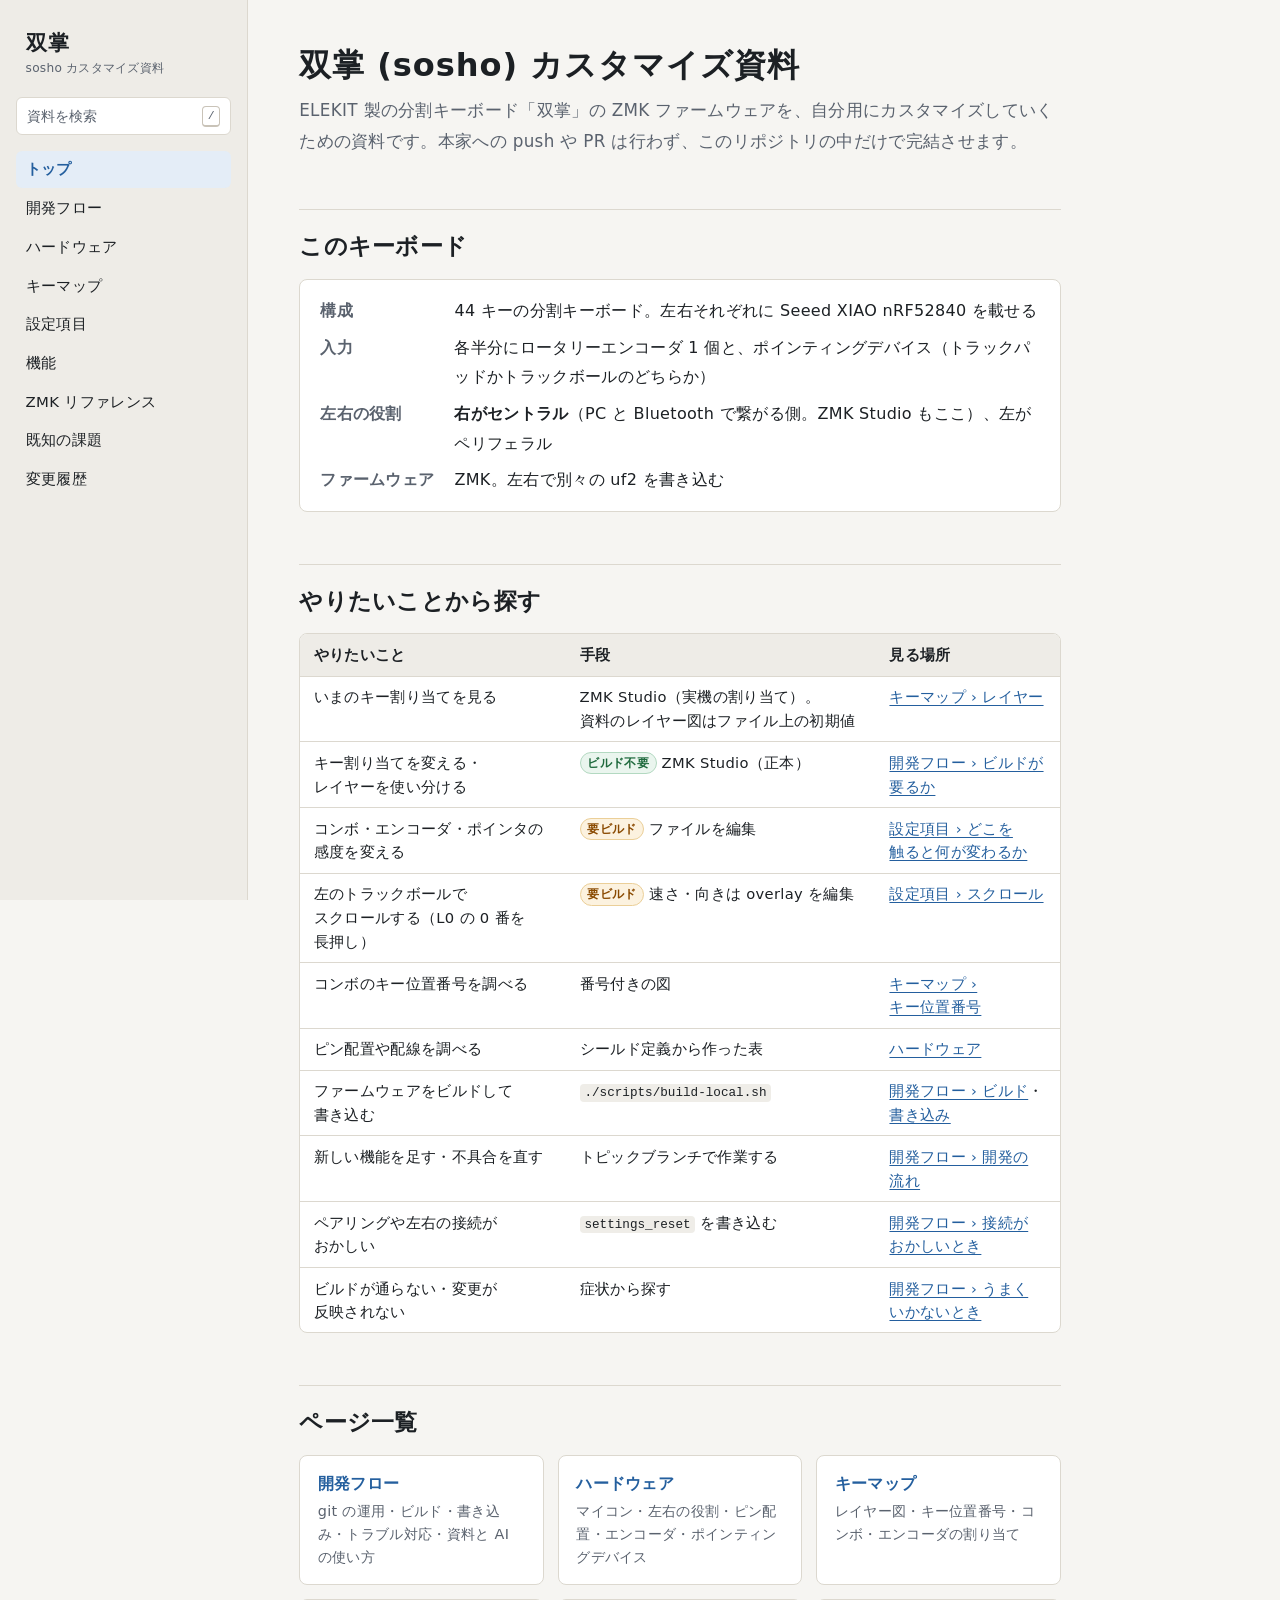
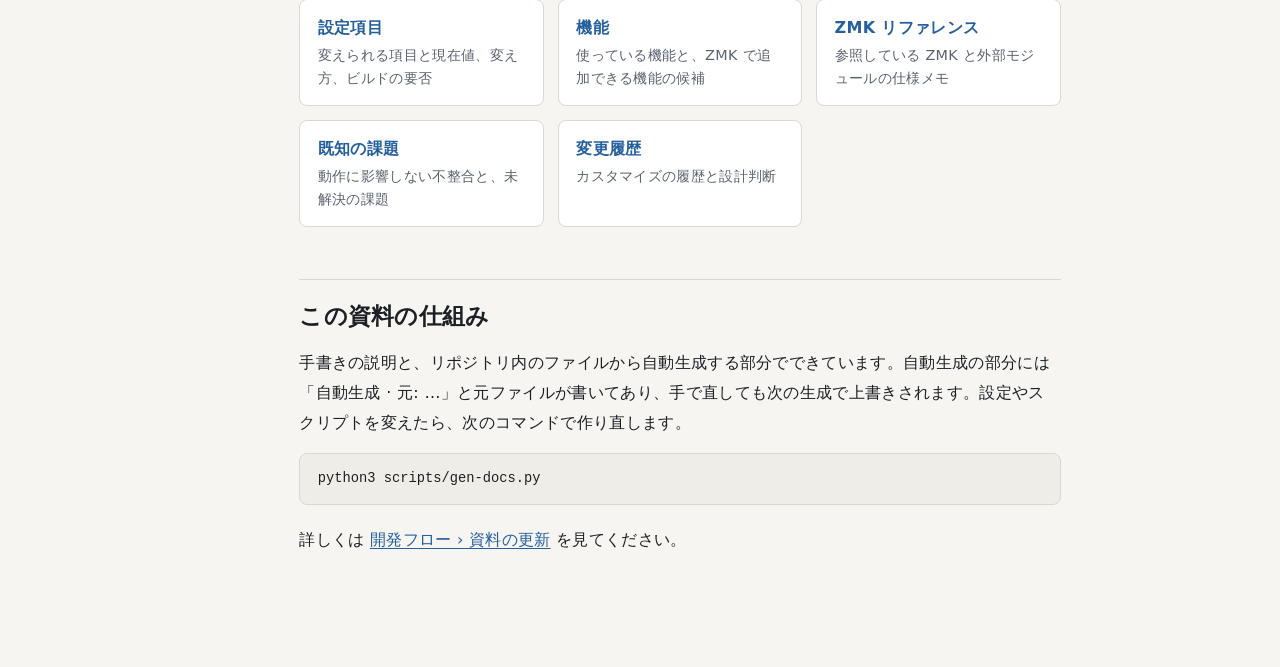
==== commit ad7757d7: "資料に機能・ZMK リファレンス・変更履歴のページと、フリーワード検索を追加 - docs/features.html: 使っている機能、ZMK の behavior 一覧（この版にあるものと、ファイ" ====
--- a/docs/index.html
+++ b/docs/index.html
@@ -12,18 +12,21 @@
 <!-- gen:nav -->
 <nav class="site-nav" aria-label="資料の目次">
 <a class="brand" href="index.html">双掌<span>sosho カスタマイズ資料</span></a>
+<button class="search-open" type="button" data-search-open>資料を検索<kbd>/</kbd></button>
 <ul>
 <li><a href="index.html" aria-current="page">トップ</a></li>
 <li><a href="workflow.html">開発フロー</a></li>
 <li><a href="hardware.html">ハードウェア</a></li>
 <li><a href="keymap.html">キーマップ</a></li>
 <li><a href="settings.html">設定項目</a></li>
-<li><span class="nav-todo">機能<small>準備中</small></span></li>
-<li><span class="nav-todo">ZMK リファレンス<small>準備中</small></span></li>
+<li><a href="features.html">機能</a></li>
+<li><a href="zmk-reference.html">ZMK リファレンス</a></li>
 <li><a href="known-issues.html">既知の課題</a></li>
-<li><span class="nav-todo">変更履歴<small>準備中</small></span></li>
+<li><a href="changelog.html">変更履歴</a></li>
 </ul>
 </nav>
+<script src="assets/search-index.js" defer></script>
+<script src="assets/search.js" defer></script>
 <!-- /gen:nav -->
 <main>
 <header class="page-head">
@@ -74,10 +77,10 @@
 <li><a href="hardware.html"><strong>ハードウェア</strong><span>マイコン・左右の役割・ピン配置・エンコーダ・ポインティングデバイス</span></a></li>
 <li><a href="keymap.html"><strong>キーマップ</strong><span>レイヤー図・キー位置番号・コンボ・エンコーダの割り当て</span></a></li>
 <li><a href="settings.html"><strong>設定項目</strong><span>変えられる項目と現在値、変え方、ビルドの要否</span></a></li>
-<li><div class="todo"><strong>機能<small>準備中</small></strong><span>使っている機能と、ZMK で追加できる機能の候補</span></div></li>
-<li><div class="todo"><strong>ZMK リファレンス<small>準備中</small></strong><span>参照している ZMK と外部モジュールの仕様メモ</span></div></li>
+<li><a href="features.html"><strong>機能</strong><span>使っている機能と、ZMK で追加できる機能の候補</span></a></li>
+<li><a href="zmk-reference.html"><strong>ZMK リファレンス</strong><span>参照している ZMK と外部モジュールの仕様メモ</span></a></li>
 <li><a href="known-issues.html"><strong>既知の課題</strong><span>動作に影響しない不整合と、未解決の課題</span></a></li>
-<li><div class="todo"><strong>変更履歴<small>準備中</small></strong><span>カスタマイズの履歴と設計判断</span></div></li>
+<li><a href="changelog.html"><strong>変更履歴</strong><span>カスタマイズの履歴と設計判断</span></a></li>
 </ul>
 <!-- /gen:page-cards -->
 </section>
--- a/docs/assets/style.css
+++ b/docs/assets/style.css
@@ -825,6 +825,114 @@
   font-size: 0.92rem;
 }
 
+/* ------------------------------------------------------------ 検索 */
+
+.search-open {
+  display: flex;
+  align-items: center;
+  justify-content: space-between;
+  width: 100%;
+  margin: 0 0 1rem;
+  padding: 0.45rem 0.6rem;
+  background: var(--surface);
+  border: 1px solid var(--border);
+  border-radius: 6px;
+  color: var(--muted);
+  font: inherit;
+  font-size: 0.88rem;
+  cursor: pointer;
+}
+
+.search-open:hover {
+  border-color: var(--accent);
+}
+
+.search-dialog {
+  width: min(42rem, calc(100vw - 2rem));
+  max-height: min(36rem, calc(100vh - 4rem));
+  margin-top: 8vh;
+  padding: 0;
+  overflow: hidden;
+  background: var(--surface);
+  border: 1px solid var(--border);
+  border-radius: var(--radius);
+  box-shadow: 0 12px 40px rgba(0, 0, 0, 0.25);
+  color: var(--text);
+}
+
+.search-dialog[open] {
+  display: flex;
+  flex-direction: column;
+}
+
+.search-dialog::backdrop {
+  background: rgba(0, 0, 0, 0.35);
+}
+
+.search-dialog input {
+  width: 100%;
+  padding: 0.9rem 1rem;
+  background: transparent;
+  border: 0;
+  border-bottom: 1px solid var(--border);
+  outline: none;
+  color: inherit;
+  font: inherit;
+  font-size: 1rem;
+}
+
+.search-results {
+  flex: 1;
+  margin: 0;
+  padding: 0.4rem;
+  overflow-y: auto;
+  list-style: none;
+}
+
+.search-results li {
+  margin: 0;
+}
+
+.search-results a {
+  display: block;
+  padding: 0.55rem 0.7rem;
+  border-radius: 6px;
+  color: inherit;
+  line-height: 1.55;
+  text-decoration: none;
+}
+
+.search-results a:hover,
+.search-results a[aria-selected="true"] {
+  background: var(--accent-soft);
+}
+
+.sr-where {
+  display: block;
+  color: var(--accent);
+  font-size: 0.88rem;
+  font-weight: 600;
+}
+
+.sr-snippet {
+  display: block;
+  color: var(--muted);
+  font-size: 0.84rem;
+}
+
+.search-results mark {
+  padding: 0 0.1em;
+  background: var(--warn-bg);
+  border-radius: 2px;
+  color: var(--text);
+}
+
+.search-empty {
+  padding: 0.9rem 0.7rem;
+  color: var(--muted);
+  font-size: 0.9rem;
+}
+
 /* ------------------------------------------------------------ 狭い画面 */
 
 @media (max-width: 52rem) {
